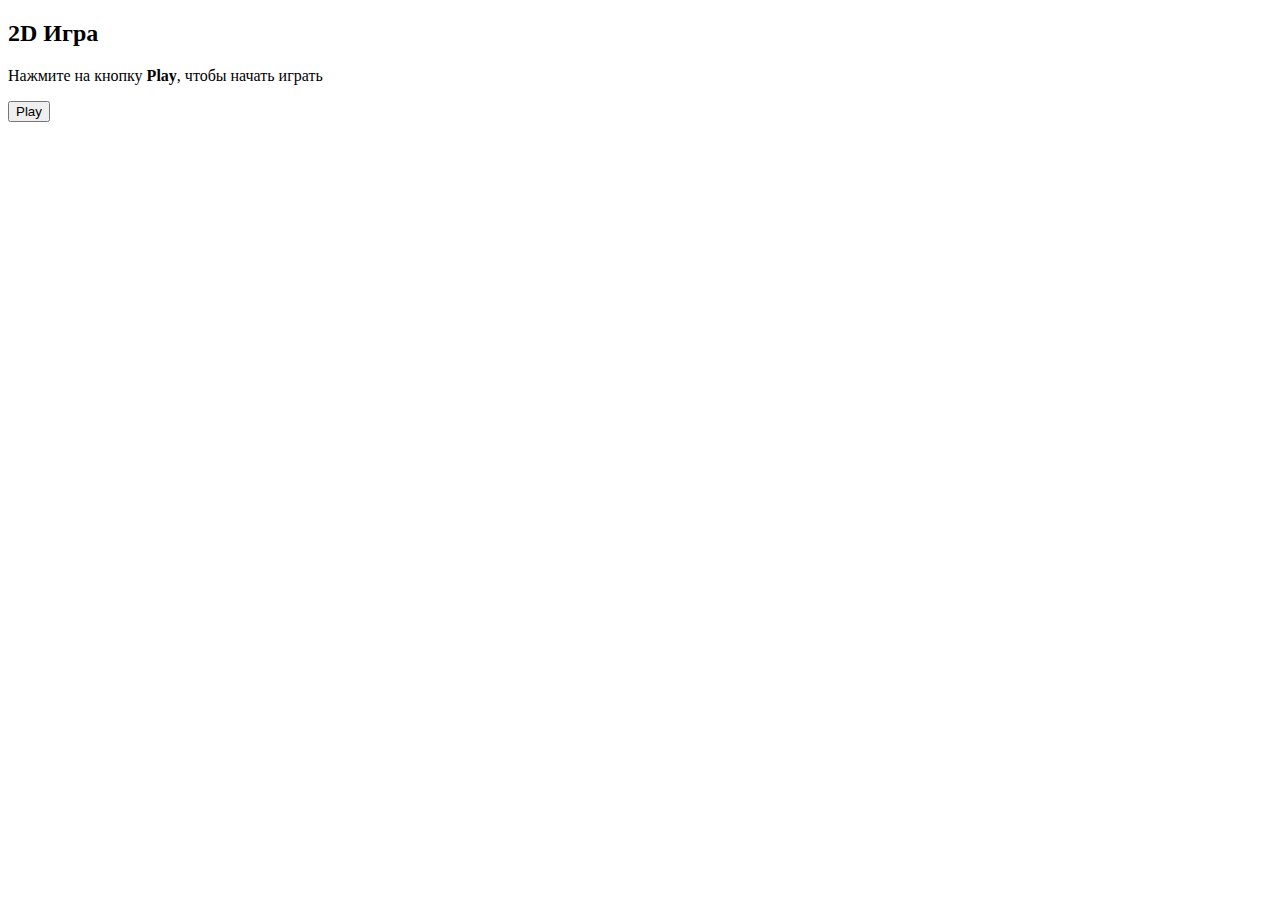
==== index.html @ e9cd0ad0 "Created file index.html" ====
<!DOCTYPE html>
<html>
<head>
    <title>QualityWork Studio</title>
    <meta http-equiv="Content-Type" content="text/html; charset=utf-8" >
    <link href="button_style.css" rel="stylesheet">
</head>
<body>
    <h2>2D Игра</h2>
    <p>Нажмите на кнопку <strong>Play</strong>, чтобы начать играть</p>
    <button class="button button1" onclick="window.location.href='https://qualityworkstudio.ru/2dgame';">Play</button>
</body>
</html>
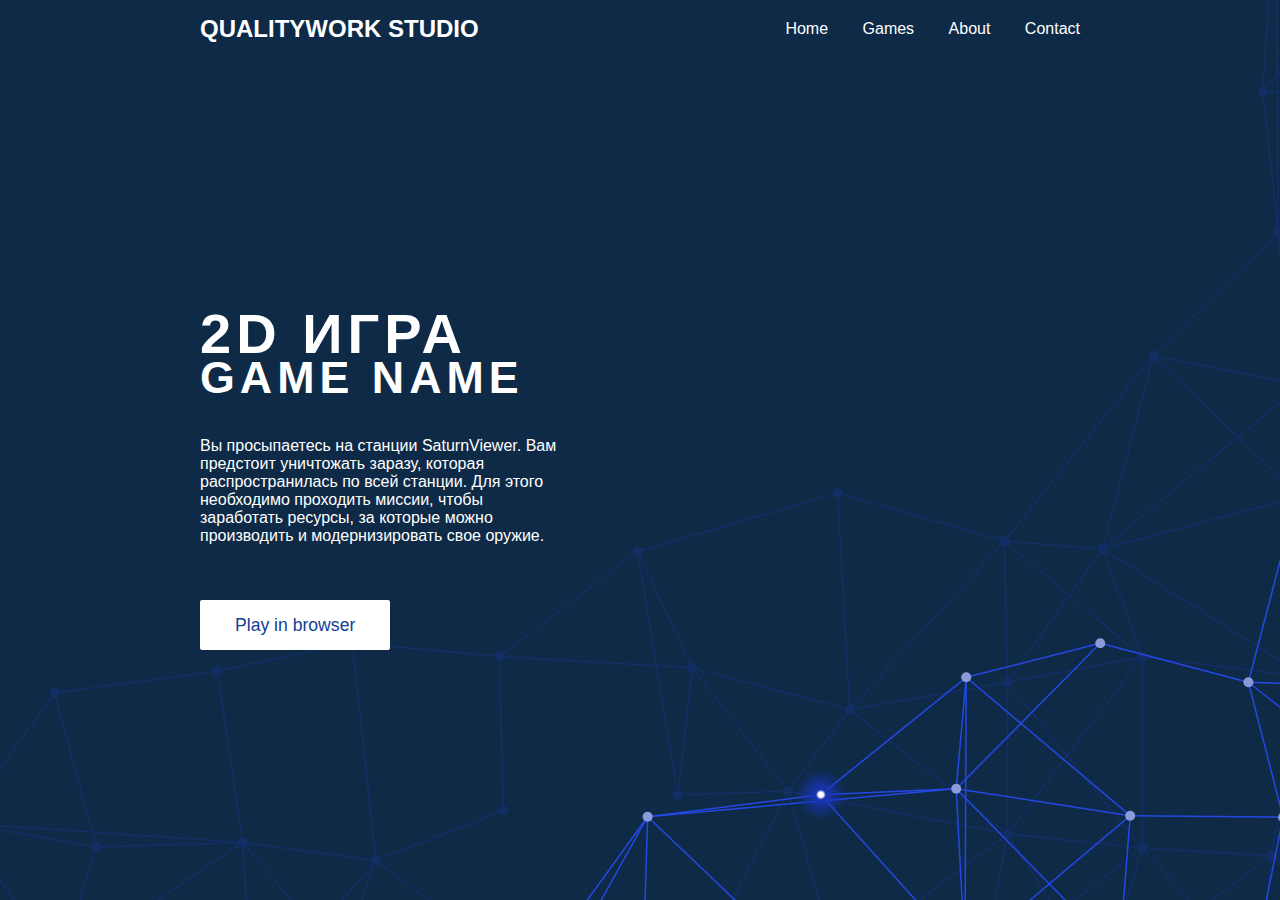
==== commit 5edc6260: "Add files via upload" ====
--- a/index.html
+++ b/index.html
@@ -1,13 +1,44 @@
-<!DOCTYPE html>
-<html>
-<head>
-    <title>QualityWork Studio</title>
-    <meta http-equiv="Content-Type" content="text/html; charset=utf-8" >
-    <link href="button_style.css" rel="stylesheet">
-</head>
-<body>
-    <h2>2D Игра</h2>
-    <p>Нажмите на кнопку <strong>Play</strong>, чтобы начать играть</p>
-    <button class="button button1" onclick="window.location.href='https://qualityworkstudio.ru/2dgame';">Play</button>
-</body>
+<!DOCTYPE html>
+<html>
+<head>
+    <title>QualityWork Studio</title>
+    <meta name="viewport" content="width=device-width, initial-scale=1.0">
+    <meta http-equiv="Content-Type" content="text/html; charset=utf-8" >
+    <link href="button_style.css" rel="stylesheet">
+    <link href="style.css" rel="stylesheet">
+</head>
+<body>
+    <header>
+        <a href="#" class="b">QualityWork Studio</a>
+        <div class="menu-button"></div>
+        <div class="nav">
+            <div class="nav-items">
+                <a href="#">Home</a>
+                <a href="#">Games</a>
+                <a href="#">About</a>
+                <a href="#">Contact</a>
+            </div>
+        </div>
+    </header>
+    <section class="home">
+        <div class="content">
+            <h1>2D Игра <br><span>Game Name</span></h1>
+            <p>Вы просыпаетесь на станции SaturnViewer. Вам предстоит уничтожать заразу,
+                 которая распространилась по всей станции.
+                 Для этого необходимо проходить миссии,
+                 чтобы заработать ресурсы, за которые можно производить и модернизировать свое оружие.</p>
+            <a href="https://qualityworkstudio.ru/2dgame/">Play in browser</a>
+        </div>
+    </section>
+    <script type="text/javascript">
+        const menuButton = document.querySelector(".menu-button");
+        const nav = document.querySelector(".nav");
+
+
+        menuButton.addEventListener("click", () => {
+            menuButton.classList.toggle("active");
+            nav.classList.toggle("active");
+        });
+    </script>
+</body>
 </html>--- a/style.css
+++ b/style.css
@@ -0,0 +1,193 @@
+* {
+    box-sizing: border-box;
+    font-family: 'Gill Sans', 'Gill Sans MT', Calibri, 'Trebuchet MS', sans-serif;
+    margin: 0;
+    padding: 0;
+}
+
+header {
+    z-index: 100;
+    position: absolute;
+    left: 0;
+    top: 0;
+    width: 100%;
+    display: flex;
+    justify-content: space-between;
+    align-items: center;
+    padding: 15px 200px;
+    transition: 0.5s ease;
+}
+
+header .b {
+    color: #fff;
+    font-size: 1.5em;
+    font-weight: 650;
+    text-transform: uppercase;
+    text-decoration: none;
+}
+
+header .nav {
+    position: relative;
+}
+
+header .nav .nav-items a {
+    position: relative;
+    color: #fff;
+    font-size: 1em;
+    font-weight: 500;
+    text-decoration: none;
+    margin-left: 30px;
+    transition: 0.3s ease;
+}
+
+header .nav .nav-items a:before {
+    content: '';
+    position: absolute;
+    background: #fff;
+    width: 0;
+    height: 2px;
+    bottom: 0;
+    left: 0;
+    transition: 0.3s ease;
+}
+
+header .nav .nav-items a:hover:before  {
+    width: 100%;
+}
+
+section {
+    padding: 100px 200px;
+}
+
+.home {
+    position: relative;
+    width: 100%;
+    min-height: 100vh;
+    display: flex;
+    justify-content: center;
+    flex-direction: column;
+    background: #174d77;
+    background-image: url("background.svg");
+}
+
+.home .content {
+    z-index: 90;
+    color: #fff;
+    width: 70%;
+    margin-top: 50px;
+}
+
+.home .content h1 {
+    font-size: 3.5em;
+    text-transform: uppercase;
+    letter-spacing: 5px;
+    line-height: 40px;
+    margin-bottom: 40px;
+}
+
+.home .content h1 span {
+    font-size: 0.8em;
+}
+
+.home .content p {
+    font-size: 1em;
+    width: 60%;
+    margin-bottom: 70px;
+}
+
+.home .content a {
+    background: #fff;
+    padding: 15px 35px;
+    color: #133e94;
+    font-size: 1.1em;
+    font-weight: 500;
+    text-decoration: none;
+    border-radius: 2px;
+}
+
+.home .content a:hover {
+    background: rgb(200, 200, 200);
+    color: #139433;
+}
+
+@media (max-width: 1080px) {
+    header {
+        padding: 12px 20px;
+    }
+    section {
+        padding: 100px 20px;
+    }
+
+    .home {
+        background-image: url("background2.svg");
+    }
+
+    .home .content {
+        width: 95%;
+    }
+
+    .home .content p {
+        width: 95%;
+    }
+
+    header .nav {
+        display: none;
+    }
+    
+    header .nav.active {
+        position: fixed;
+        width: 100%;
+        height: 100vh;
+        top: 0;
+        left: 0;
+        display: flex;
+        justify-content: center;
+        align-items: center;
+        background: rgba(1, 1, 1, 0.5);
+    }
+    
+    header .nav .nav-items a {
+        color: #222;
+        font-size: 1.2em;
+        margin: 20px;
+    }
+
+    header .nav .nav-items a:before {
+        background: #222;
+        height: 2px;
+    }
+    
+    header .nav.active .nav-items {
+        background: #fff;
+        width: 600px;
+        max-width: 600px;
+        margin: 20px;
+        padding: 40px;
+        display: flex;
+        flex-direction: column;
+        align-items: center;
+        border-radius: 5px;
+        box-shadow: 0 5px 25px rgb(1, 1, 1 / 20%);
+    }
+    
+    .menu-button {
+        background-image: url("menu_button.svg");
+        background-size: 35px;
+        background-position: center;
+        width: 35px;
+        height: 35px;
+        cursor: pointer;
+        transition: 0.3s ease;
+    }
+    
+    .menu-button.active {
+        z-index: 100;
+        background-image: url("menu_button2.svg");
+        background-size: 25px;
+        width: 25px;
+        height: 25px;
+        background-position: center;
+        transition: 0.3s ease;
+    }
+
+}